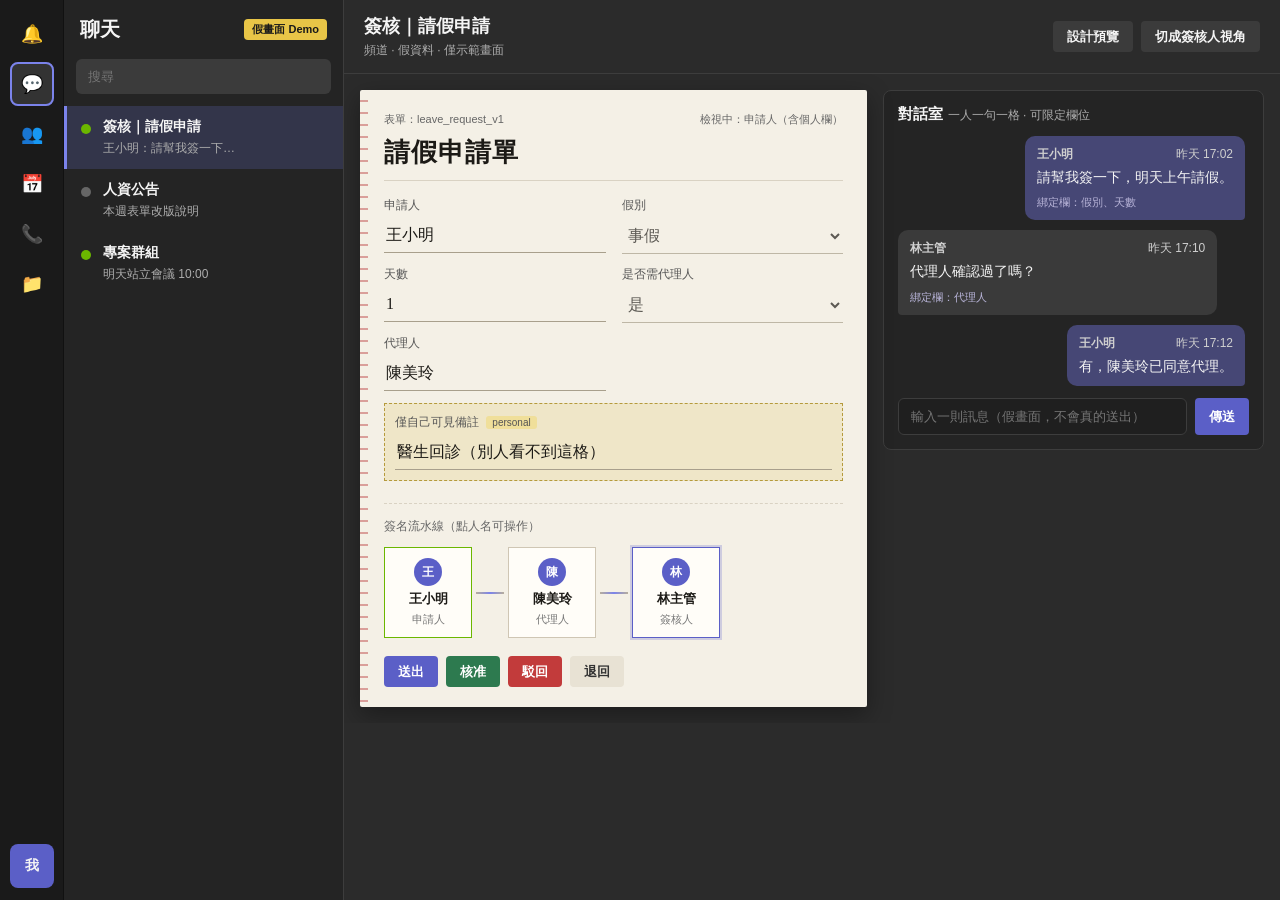
==== docs/index.html @ 50198a0c "新增 Teams 風格簽核假畫面並設定 GitHub Pages 在 docs/ 放紙本表單、簽名流水線與對話室靜態 Demo， 並以 Actions 在推送 main 時部署公開頁。  Co-aut" ====
<!DOCTYPE html>
<html lang="zh-Hant">
<head>
  <meta charset="UTF-8" />
  <meta name="viewport" content="width=device-width, initial-scale=1" />
  <title>Approval｜Teams 風格假畫面</title>
  <link rel="stylesheet" href="./styles.css" />
</head>
<body>
  <div class="app" id="app">
    <!-- Teams 左側圖示列 -->
    <nav class="rail" aria-label="主選單">
      <button class="rail-btn" title="活動" type="button">🔔</button>
      <button class="rail-btn active" title="聊天" type="button">💬</button>
      <button class="rail-btn" title="團隊" type="button">👥</button>
      <button class="rail-btn" title="行事曆" type="button">📅</button>
      <button class="rail-btn" title="通話" type="button">📞</button>
      <button class="rail-btn" title="檔案" type="button">📁</button>
      <div class="rail-spacer"></div>
      <button class="rail-btn avatar" title="我" type="button" id="me-rail">我</button>
    </nav>

    <!-- 頻道／聊天清單 -->
    <aside class="sidebar">
      <header class="sidebar-head">
        <h1>聊天</h1>
        <span class="demo-pill">假畫面 Demo</span>
      </header>
      <label class="search">
        <span class="sr-only">搜尋</span>
        <input type="search" placeholder="搜尋" disabled />
      </label>
      <ul class="chat-list">
        <li class="chat-item active">
          <span class="dot online"></span>
          <div>
            <strong>簽核｜請假申請</strong>
            <p>王小明：請幫我簽一下…</p>
          </div>
        </li>
        <li class="chat-item">
          <span class="dot"></span>
          <div>
            <strong>人資公告</strong>
            <p>本週表單改版說明</p>
          </div>
        </li>
        <li class="chat-item">
          <span class="dot online"></span>
          <div>
            <strong>專案群組</strong>
            <p>明天站立會議 10:00</p>
          </div>
        </li>
      </ul>
    </aside>

    <!-- 主內容：像 Teams 對話＋簽核卡 -->
    <main class="main">
      <header class="main-head">
        <div>
          <h2>簽核｜請假申請</h2>
          <p class="sub">頻道 · 假資料 · 僅示範畫面</p>
        </div>
        <div class="main-actions">
          <button type="button" class="ghost" id="btn-design">設計預覽</button>
          <button type="button" class="ghost" id="btn-as-approver">切成簽核人視角</button>
        </div>
      </header>

      <div class="stage">
        <!-- 紙本表單卡 -->
        <section class="paper" id="paper" aria-label="紙本簽核表單">
          <div class="paper-meta">
            <span>表單：leave_request_v1</span>
            <span id="viewer-role">檢視中：申請人（含個人欄）</span>
          </div>
          <h3 class="paper-title">請假申請單</h3>

          <div class="grid" id="field-grid">
            <label class="field">
              <span class="label">申請人</span>
              <input type="text" value="王小明" readonly />
            </label>
            <label class="field">
              <span class="label">假別</span>
              <select disabled>
                <option>特休</option>
                <option selected>事假</option>
                <option>病假</option>
              </select>
            </label>
            <label class="field">
              <span class="label">天數</span>
              <input type="number" value="1" readonly />
            </label>
            <label class="field">
              <span class="label">是否需代理人</span>
              <select disabled>
                <option>否</option>
                <option selected>是</option>
              </select>
            </label>
            <label class="field">
              <span class="label">代理人</span>
              <input type="text" value="陳美玲" readonly />
            </label>
            <label class="field personal" id="private-field">
              <span class="label">僅自己可見備註 <em>personal</em></span>
              <input type="text" value="醫生回診（別人看不到這格）" readonly />
            </label>
          </div>

          <!-- 簽名流水線 -->
          <div class="waterline" aria-label="簽名流水線">
            <p class="waterline-caption">簽名流水線（點人名可操作）</p>
            <ol class="nodes" id="sign-nodes">
              <li class="node done" data-role="applicant">
                <button type="button" class="node-btn" data-action="self">
                  <span class="avatar-sm">王</span>
                  <span class="name">王小明</span>
                  <span class="role">申請人</span>
                </button>
              </li>
              <li class="pipe"></li>
              <li class="node" data-role="agent">
                <button type="button" class="node-btn" data-action="agent">
                  <span class="avatar-sm">陳</span>
                  <span class="name">陳美玲</span>
                  <span class="role">代理人</span>
                </button>
              </li>
              <li class="pipe"></li>
              <li class="node current" data-role="approver">
                <button type="button" class="node-btn" data-action="approver">
                  <span class="avatar-sm">林</span>
                  <span class="name">林主管</span>
                  <span class="role">簽核人</span>
                </button>
              </li>
            </ol>
          </div>

          <div class="btn-row">
            <button type="button" class="primary" id="btn-submit">送出</button>
            <button type="button" class="ok" id="btn-approve">核准</button>
            <button type="button" class="danger" id="btn-deny">駁回</button>
            <button type="button" class="ghost" id="btn-return">退回</button>
          </div>
        </section>

        <!-- 類 LINE 對話室 -->
        <section class="thread" aria-label="對話室">
          <h3>對話室 <span class="hint">一人一句一格 · 可限定欄位</span></h3>
          <div class="boxes" id="boxes">
            <article class="box me">
              <header><strong>王小明</strong><time>昨天 17:02</time></header>
              <p>請幫我簽一下，明天上午請假。</p>
              <footer class="bound">綁定欄：假別、天數</footer>
            </article>
            <article class="box">
              <header><strong>林主管</strong><time>昨天 17:10</time></header>
              <p>代理人確認過了嗎？</p>
              <footer class="bound">綁定欄：代理人</footer>
            </article>
            <article class="box me">
              <header><strong>王小明</strong><time>昨天 17:12</time></header>
              <p>有，陳美玲已同意代理。</p>
            </article>
          </div>
          <form class="composer" id="composer">
            <input type="text" id="msg" placeholder="輸入一則訊息（假畫面，不會真的送出）" autocomplete="off" />
            <button type="submit">傳送</button>
          </form>
        </section>
      </div>
    </main>
  </div>

  <!-- 點人操作選單 -->
  <div class="sheet hidden" id="sheet" role="dialog" aria-modal="true" aria-labelledby="sheet-title">
    <div class="sheet-card">
      <h3 id="sheet-title">操作</h3>
      <p id="sheet-desc"></p>
      <ul id="sheet-actions"></ul>
      <button type="button" class="ghost" id="sheet-close">關閉</button>
    </div>
  </div>

  <!-- 個人資料卡 -->
  <div class="sheet hidden" id="profile" role="dialog" aria-modal="true">
    <div class="sheet-card">
      <h3 id="profile-title">個人資料</h3>
      <dl id="profile-body"></dl>
      <button type="button" class="ghost" id="profile-close">關閉</button>
    </div>
  </div>

  <div class="toast hidden" id="toast" role="status"></div>
  <script src="./app.js"></script>
</body>
</html>
---- docs/styles.css ----
:root {
  --teams-bg: #1f1f1f;
  --teams-pane: #2b2b2b;
  --teams-pane-2: #242424;
  --teams-rail: #1a1a1a;
  --teams-accent: #7b83eb;
  --teams-accent-2: #5b5fc7;
  --teams-border: #3d3d3d;
  --teams-text: #f5f5f5;
  --teams-muted: #adadad;
  --paper: #f4f0e6;
  --paper-ink: #1c1a16;
  --paper-line: #d9d2c3;
  --ok: #2d7a4f;
  --danger: #c23b3b;
  --personal: #5c4a1f;
  --font-ui: "Segoe UI", "Noto Sans TC", "Microsoft JhengHei", sans-serif;
  --font-paper: "Georgia", "Noto Serif TC", "PMingLiU", serif;
}

* { box-sizing: border-box; }
html, body { height: 100%; margin: 0; }
body {
  font-family: var(--font-ui);
  background: #0f0f0f;
  color: var(--teams-text);
}

.sr-only {
  position: absolute; width: 1px; height: 1px; overflow: hidden;
  clip: rect(0 0 0 0);
}

.app {
  display: grid;
  grid-template-columns: 64px 280px 1fr;
  height: 100vh;
  max-height: 100dvh;
  background: var(--teams-bg);
}

/* Rail */
.rail {
  background: var(--teams-rail);
  display: flex;
  flex-direction: column;
  align-items: center;
  gap: 6px;
  padding: 12px 0;
  border-right: 1px solid #111;
}
.rail-btn {
  width: 44px; height: 44px;
  border: 0; border-radius: 8px;
  background: transparent;
  color: var(--teams-text);
  font-size: 18px;
  cursor: pointer;
}
.rail-btn:hover, .rail-btn.active { background: #333; }
.rail-btn.active { outline: 2px solid var(--teams-accent); outline-offset: -2px; }
.rail-spacer { flex: 1; }
.rail-btn.avatar {
  background: var(--teams-accent-2);
  font-size: 14px;
  font-weight: 700;
}

/* Sidebar */
.sidebar {
  background: var(--teams-pane-2);
  border-right: 1px solid var(--teams-border);
  display: flex;
  flex-direction: column;
  min-width: 0;
}
.sidebar-head {
  display: flex;
  align-items: center;
  justify-content: space-between;
  padding: 16px 16px 8px;
}
.sidebar-head h1 { margin: 0; font-size: 20px; font-weight: 700; }
.demo-pill {
  font-size: 11px;
  color: #1a1a1a;
  background: #e8c547;
  padding: 3px 8px;
  border-radius: 4px;
  font-weight: 700;
}
.search { padding: 8px 12px 12px; display: block; }
.search input {
  width: 100%;
  border: 0;
  border-radius: 6px;
  padding: 10px 12px;
  background: #3b3b3b;
  color: var(--teams-muted);
}
.chat-list { list-style: none; margin: 0; padding: 0; overflow: auto; }
.chat-item {
  display: grid;
  grid-template-columns: 12px 1fr;
  gap: 10px;
  padding: 12px 14px;
  border-left: 3px solid transparent;
  cursor: default;
}
.chat-item.active {
  background: #33354a;
  border-left-color: var(--teams-accent);
}
.chat-item strong { display: block; font-size: 14px; }
.chat-item p { margin: 4px 0 0; color: var(--teams-muted); font-size: 12px; }
.dot {
  width: 10px; height: 10px; border-radius: 50%;
  background: #666; margin-top: 6px;
}
.dot.online { background: #6bb700; }

/* Main */
.main {
  display: flex;
  flex-direction: column;
  min-width: 0;
  background: var(--teams-pane);
}
.main-head {
  display: flex;
  justify-content: space-between;
  align-items: center;
  gap: 12px;
  padding: 14px 20px;
  border-bottom: 1px solid var(--teams-border);
  flex-wrap: wrap;
}
.main-head h2 { margin: 0; font-size: 18px; }
.sub { margin: 4px 0 0; color: var(--teams-muted); font-size: 12px; }
.main-actions { display: flex; gap: 8px; flex-wrap: wrap; }

.stage {
  display: grid;
  grid-template-columns: 1.2fr 0.9fr;
  gap: 16px;
  padding: 16px;
  overflow: auto;
  align-items: start;
}

/* Paper form */
.paper {
  background: var(--paper);
  color: var(--paper-ink);
  border-radius: 2px;
  padding: 22px 24px 20px;
  box-shadow: 0 8px 24px rgba(0,0,0,.35);
  font-family: var(--font-paper);
  position: relative;
}
.paper::before {
  content: "";
  position: absolute;
  inset: 0 auto 0 0;
  width: 8px;
  background: repeating-linear-gradient(
    to bottom,
    transparent 0 10px,
    #c45c5c 10px 12px
  );
  opacity: .55;
}
.paper-meta {
  display: flex;
  justify-content: space-between;
  gap: 8px;
  font-family: var(--font-ui);
  font-size: 11px;
  color: #666;
  margin-bottom: 8px;
  flex-wrap: wrap;
}
.paper-title {
  margin: 0 0 16px;
  font-size: 26px;
  font-weight: 700;
  letter-spacing: .04em;
  border-bottom: 1px solid var(--paper-line);
  padding-bottom: 10px;
}
.grid {
  display: grid;
  grid-template-columns: 1fr 1fr;
  gap: 12px 16px;
}
.field { display: flex; flex-direction: column; gap: 4px; }
.field .label {
  font-family: var(--font-ui);
  font-size: 12px;
  color: #555;
}
.field .label em {
  font-style: normal;
  background: #f0df9a;
  padding: 1px 6px;
  border-radius: 3px;
  margin-left: 4px;
  font-size: 10px;
}
.field input, .field select {
  border: 0;
  border-bottom: 1px solid #a89f8c;
  background: transparent;
  padding: 8px 2px;
  font: inherit;
  color: var(--paper-ink);
}
.field.personal {
  grid-column: 1 / -1;
  background: #efe6c8;
  padding: 10px;
  border: 1px dashed #b59a3c;
}
.field.hidden { display: none; }

.waterline {
  margin-top: 22px;
  padding-top: 14px;
  border-top: 1px dashed var(--paper-line);
}
.waterline-caption {
  margin: 0 0 12px;
  font-family: var(--font-ui);
  font-size: 12px;
  color: #666;
}
.nodes {
  list-style: none;
  margin: 0;
  padding: 0;
  display: flex;
  align-items: center;
  flex-wrap: wrap;
  gap: 0;
}
.node-btn {
  display: flex;
  flex-direction: column;
  align-items: center;
  gap: 4px;
  border: 1px solid #cfc6b4;
  background: #fffdf8;
  padding: 10px 12px;
  min-width: 88px;
  cursor: pointer;
  font-family: var(--font-ui);
  color: var(--paper-ink);
}
.node-btn:hover { border-color: var(--teams-accent-2); }
.node.done .node-btn { border-color: #6bb700; }
.node.current .node-btn {
  border-color: var(--teams-accent-2);
  box-shadow: 0 0 0 2px rgba(91,95,199,.25);
}
.avatar-sm {
  width: 28px; height: 28px; border-radius: 50%;
  background: var(--teams-accent-2); color: #fff;
  display: grid; place-items: center;
  font-size: 12px; font-weight: 700;
}
.name { font-size: 13px; font-weight: 700; }
.role { font-size: 11px; color: #777; }
.pipe {
  width: 28px; height: 2px;
  background: linear-gradient(90deg, #b7ae9c, #7b83eb, #b7ae9c);
  margin: 0 4px;
}

.btn-row {
  display: flex;
  flex-wrap: wrap;
  gap: 8px;
  margin-top: 18px;
  font-family: var(--font-ui);
}
button.primary, button.ok, button.danger, button.ghost, .composer button {
  border: 0;
  border-radius: 4px;
  padding: 9px 14px;
  font: 600 13px/1 var(--font-ui);
  cursor: pointer;
}
button.primary { background: var(--teams-accent-2); color: #fff; }
button.ok { background: var(--ok); color: #fff; }
button.danger { background: var(--danger); color: #fff; }
button.ghost {
  background: #3b3b3b;
  color: var(--teams-text);
}
.paper button.ghost { background: #e8e2d4; color: #333; }

/* Thread / LINE-like */
.thread {
  background: var(--teams-pane-2);
  border: 1px solid var(--teams-border);
  border-radius: 8px;
  padding: 14px;
  min-height: 320px;
  display: flex;
  flex-direction: column;
}
.thread h3 {
  margin: 0 0 12px;
  font-size: 15px;
}
.thread .hint {
  color: var(--teams-muted);
  font-weight: 400;
  font-size: 12px;
}
.boxes {
  display: flex;
  flex-direction: column;
  gap: 10px;
  overflow: auto;
  flex: 1;
  padding-right: 4px;
}
.box {
  background: #3a3a3a;
  border-radius: 10px 10px 10px 4px;
  padding: 10px 12px;
  max-width: 92%;
}
.box.me {
  align-self: flex-end;
  background: #464775;
  border-radius: 10px 10px 4px 10px;
}
.box header {
  display: flex;
  justify-content: space-between;
  gap: 8px;
  font-size: 12px;
  margin-bottom: 4px;
  color: #cfcfcf;
}
.box p { margin: 0; font-size: 14px; line-height: 1.45; }
.box .bound {
  margin-top: 8px;
  font-size: 11px;
  color: #b8b4d8;
}
.composer {
  display: grid;
  grid-template-columns: 1fr auto;
  gap: 8px;
  margin-top: 12px;
}
.composer input {
  border: 1px solid var(--teams-border);
  border-radius: 6px;
  background: #1f1f1f;
  color: var(--teams-text);
  padding: 10px 12px;
}
.composer button { background: var(--teams-accent-2); color: #fff; }

/* Sheets / toast */
.sheet {
  position: fixed;
  inset: 0;
  background: rgba(0,0,0,.55);
  display: grid;
  place-items: center;
  padding: 16px;
  z-index: 20;
}
.sheet.hidden { display: none; }
.sheet-card {
  width: min(420px, 100%);
  background: #2f2f2f;
  border: 1px solid var(--teams-border);
  border-radius: 10px;
  padding: 18px;
}
.sheet-card h3 { margin: 0 0 8px; }
.sheet-card p { color: var(--teams-muted); margin: 0 0 12px; font-size: 13px; }
.sheet-card ul { list-style: none; margin: 0 0 12px; padding: 0; }
.sheet-card li button {
  width: 100%;
  text-align: left;
  margin-bottom: 6px;
  background: #3b3b3b;
  color: var(--teams-text);
  border: 0;
  border-radius: 6px;
  padding: 10px 12px;
  cursor: pointer;
  font: 500 14px var(--font-ui);
}
.sheet-card dl {
  display: grid;
  grid-template-columns: 90px 1fr;
  gap: 8px;
  margin: 0 0 14px;
  font-size: 14px;
}
.sheet-card dt { color: var(--teams-muted); }
.toast {
  position: fixed;
  left: 50%;
  bottom: 24px;
  transform: translateX(-50%);
  background: #111;
  border: 1px solid var(--teams-accent);
  color: #fff;
  padding: 10px 16px;
  border-radius: 8px;
  z-index: 30;
  font-size: 13px;
}
.toast.hidden { display: none; }

@media (max-width: 960px) {
  .app { grid-template-columns: 56px 1fr; }
  .sidebar { display: none; }
  .stage { grid-template-columns: 1fr; }
}
@media (max-width: 560px) {
  .grid { grid-template-columns: 1fr; }
  .rail { display: none; }
  .app { grid-template-columns: 1fr; }
}
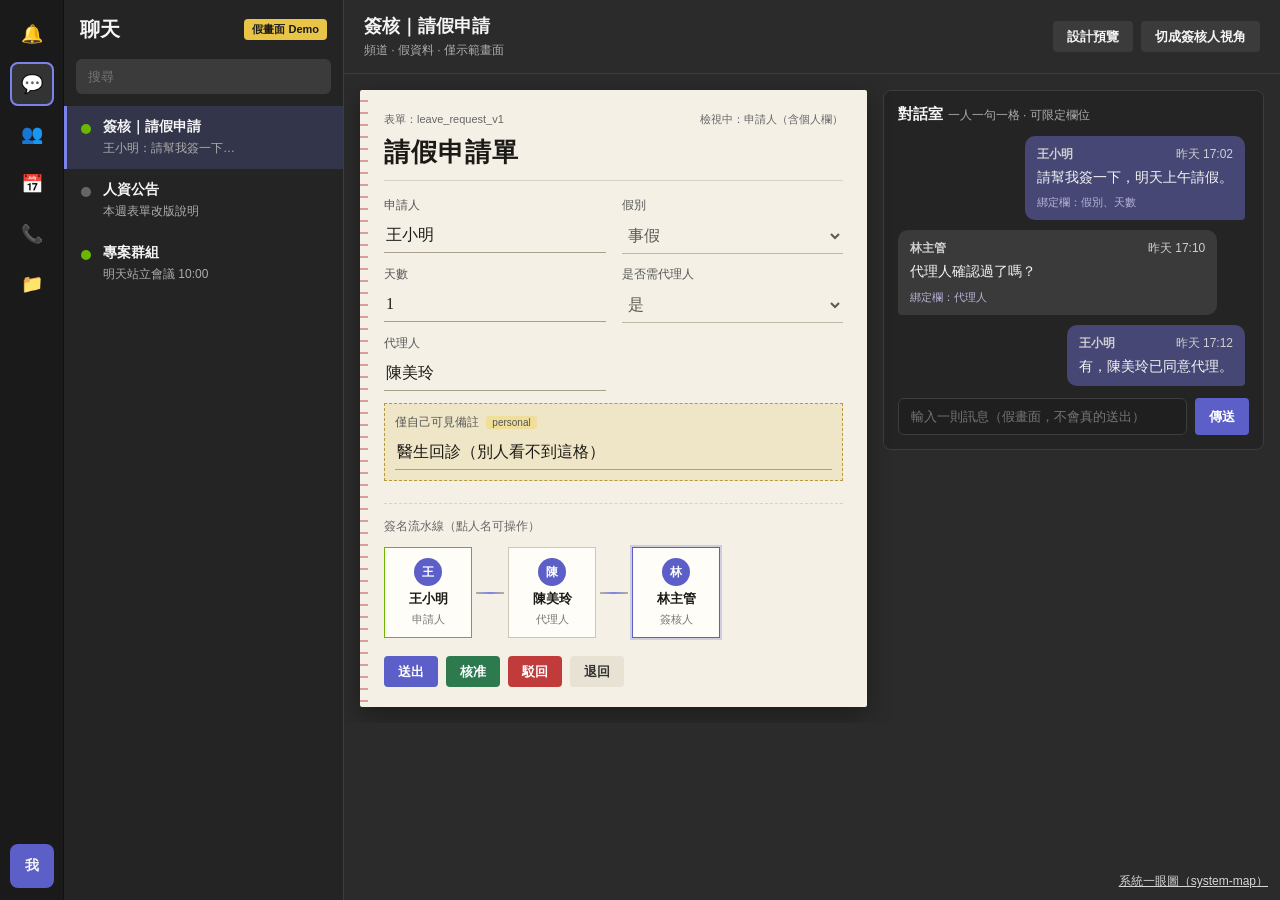
==== commit 41769846: "feat: add system-map skill for one-glance system docs Introduce a Cursor Skill that turns unfamiliar" ====
--- a/docs/index.html
+++ b/docs/index.html
@@ -197,6 +197,9 @@
   </div>
 
   <div class="toast hidden" id="toast" role="status"></div>
+  <p class="demo-foot" style="position:fixed;right:12px;bottom:10px;z-index:5;margin:0;font-size:12px;opacity:.85;">
+    <a href="./system-map/" style="color:inherit;">系統一眼圖（system-map）</a>
+  </p>
   <script src="./app.js"></script>
 </body>
 </html>
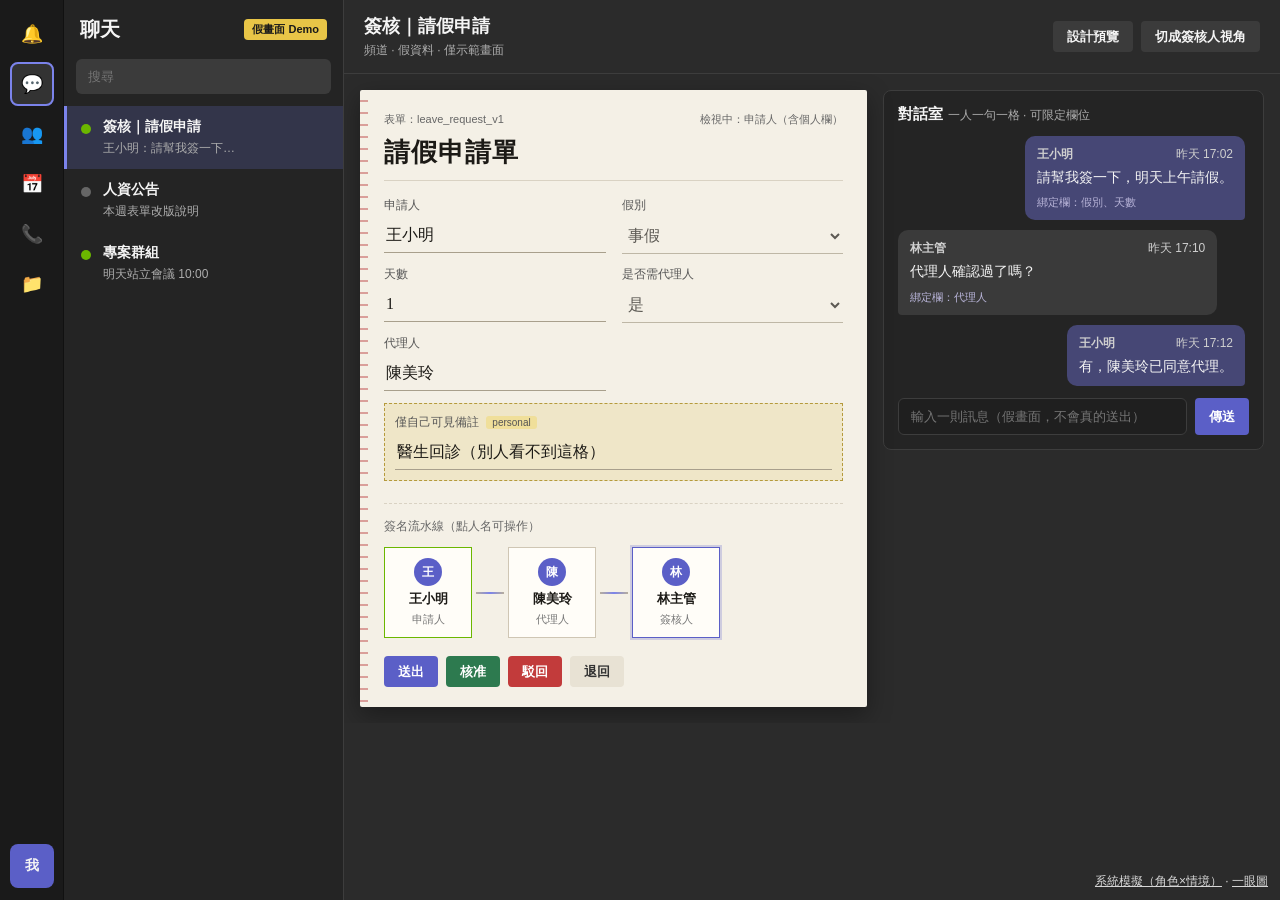
==== commit 3194318c: "feat: interactive role×scenario sim with fixed field map Add docs/system-map/sim.html so users can p" ====
--- a/docs/index.html
+++ b/docs/index.html
@@ -198,7 +198,9 @@
 
   <div class="toast hidden" id="toast" role="status"></div>
   <p class="demo-foot" style="position:fixed;right:12px;bottom:10px;z-index:5;margin:0;font-size:12px;opacity:.85;">
-    <a href="./system-map/" style="color:inherit;">系統一眼圖（system-map）</a>
+    <a href="./system-map/sim.html" style="color:inherit;">系統模擬（角色×情境）</a>
+    ·
+    <a href="./system-map/" style="color:inherit;">一眼圖</a>
   </p>
   <script src="./app.js"></script>
 </body>
